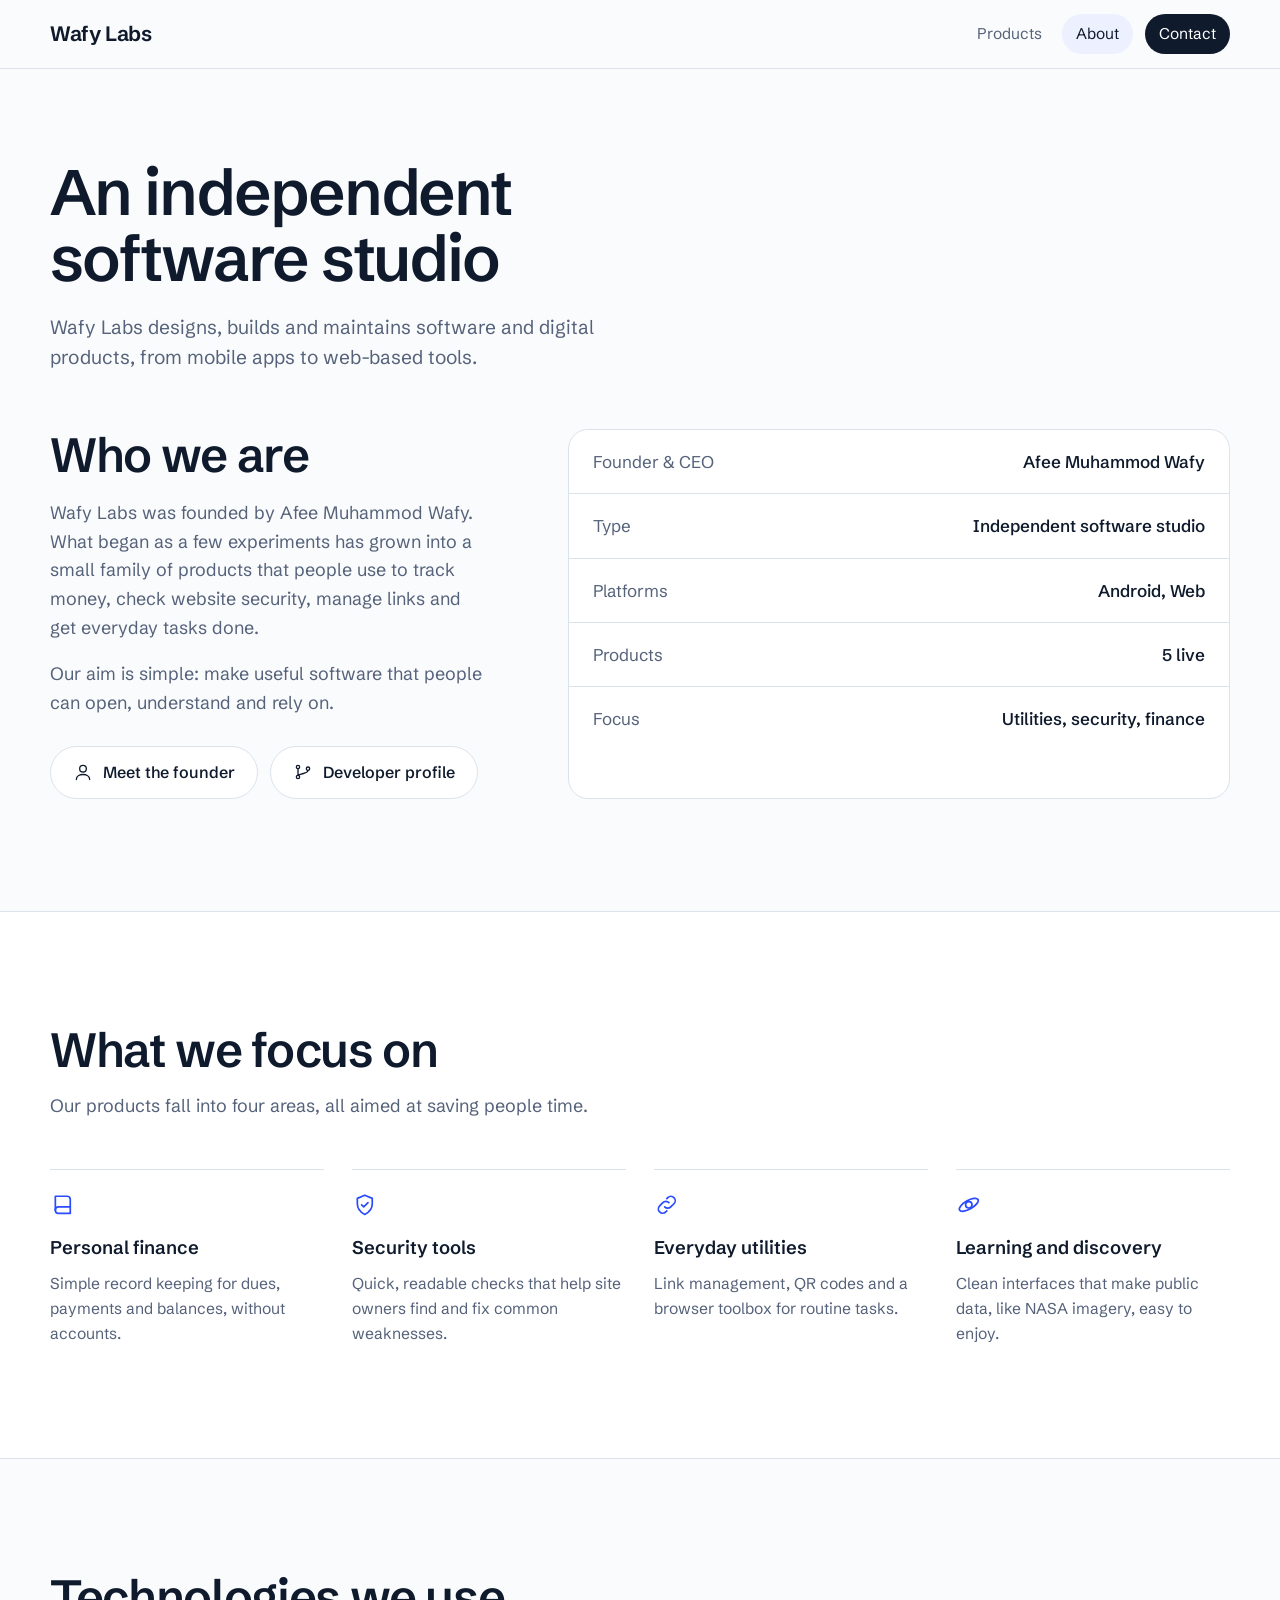
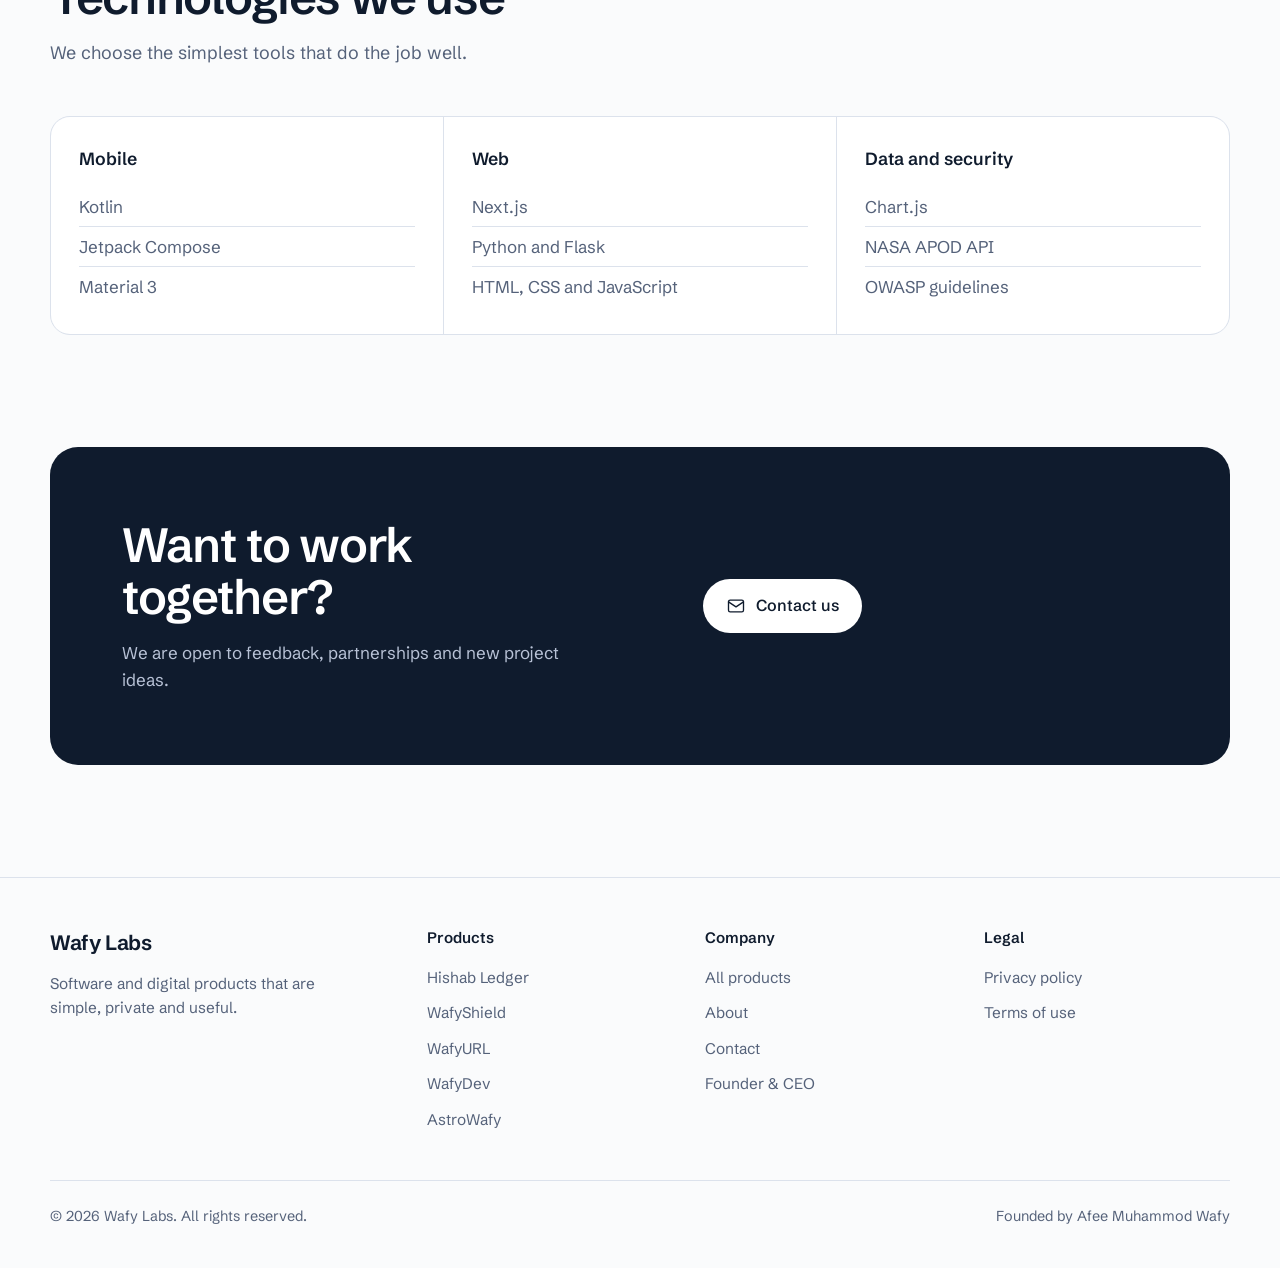
==== about/index.html @ 8c19bfa4 "Add files via upload" ====
<!doctype html>
<html lang="en">
<head>
  <meta charset="UTF-8">
  <meta name="viewport" content="width=device-width, initial-scale=1.0">
  <title>About — Wafy Labs</title>
  <meta name="description" content="Wafy Labs is an independent software studio founded by Afee Muhammod Wafy, building apps and web tools for everyday use.">
  <meta name="author" content="Afee Muhammod Wafy">
  <meta name="creator" content="Afee Muhammod Wafy">
  <meta name="publisher" content="Wafy Labs">
  <link rel="icon" type="image/webp" href="../assets/favicon.webp">
  <link rel="apple-touch-icon" href="../assets/favicon.webp">
  <meta name="robots" content="index, follow, max-image-preview:large">
  <meta name="theme-color" content="#FAFBFC">
  <meta name="application-name" content="Wafy Labs">
  <link rel="canonical" href="https://amwafy.xyz/about/">

  <meta property="og:type" content="website">
  <meta property="og:url" content="https://amwafy.xyz/about/">
  <meta property="og:title" content="About — Wafy Labs">
  <meta property="og:description" content="Wafy Labs is an independent software studio founded by Afee Muhammod Wafy, building apps and web tools for everyday use.">
  <meta property="og:site_name" content="Wafy Labs">
  <meta property="og:locale" content="en_US">
  <meta property="og:image" content="https://amwafy.xyz/assets/favicon.webp">

  <meta name="twitter:card" content="summary">
  <meta name="twitter:title" content="About — Wafy Labs">
  <meta name="twitter:description" content="Wafy Labs is an independent software studio founded by Afee Muhammod Wafy, building apps and web tools for everyday use.">
  <meta name="twitter:image" content="https://amwafy.xyz/assets/favicon.webp">

  <script type="application/ld+json">
{
  "@context": "https://schema.org",
  "@graph": [
    {
      "@type": "Person",
      "@id": "https://afeemuhammodwafy.com/#person",
      "name": "Afee Muhammod Wafy",
      "url": "https://afeemuhammodwafy.com/",
      "jobTitle": "Founder &amp; CEO & CEO",
      "worksFor": {
        "@id": "https://amwafy.xyz/#organization"
      },
      "sameAs": [
        "https://github.com/afeemuhammodwafy1"
      ]
    },
    {
      "@type": "Organization",
      "@id": "https://amwafy.xyz/#organization",
      "name": "Wafy Labs",
      "url": "https://amwafy.xyz/",
      "logo": "https://amwafy.xyz/assets/favicon.webp",
      "description": "Independent software studio building useful software, digital products, and web-based tools.",
      "founder": {
        "@id": "https://afeemuhammodwafy.com/#person"
      }
    },
    {
      "@type": "WebSite",
      "@id": "https://amwafy.xyz/#website",
      "url": "https://amwafy.xyz/",
      "name": "Wafy Labs",
      "description": "Independent software studio building useful software, digital products, and web-based tools.",
      "publisher": {
        "@id": "https://amwafy.xyz/#organization"
      },
      "author": {
        "@id": "https://afeemuhammodwafy.com/#person"
      }
    },
    {
      "@type": "AboutPage",
      "@id": "https://amwafy.xyz/about/#webpage",
      "url": "https://amwafy.xyz/about/",
      "name": "About — Wafy Labs",
      "isPartOf": {
        "@id": "https://amwafy.xyz/#website"
      },
      "about": {
        "@id": "https://amwafy.xyz/#organization"
      }
    },
    {
      "@type": "BreadcrumbList",
      "itemListElement": [
        {
          "@type": "ListItem",
          "position": 1,
          "name": "Home",
          "item": "https://amwafy.xyz/"
        },
        {
          "@type": "ListItem",
          "position": 2,
          "name": "About",
          "item": "https://amwafy.xyz/about/"
        }
      ]
    }
  ]
}
  </script>

  <link rel="preconnect" href="https://fonts.googleapis.com">
  <link rel="preconnect" href="https://fonts.gstatic.com" crossorigin>
  <link href="https://fonts.googleapis.com/css2?family=Schibsted+Grotesk:wght@400;500;600;700&family=JetBrains+Mono:wght@400;500&display=swap" rel="stylesheet">
  <link rel="stylesheet" href="../css/style.css">
</head>
<body>
<svg width="0" height="0" style="position:absolute" aria-hidden="true" focusable="false">
  <symbol id="i-ledger" viewBox="0 0 24 24"><path d="M5 4h11a3 3 0 0 1 3 3v13H8a3 3 0 0 1-3-3V4z"/><path d="M5 17a3 3 0 0 1 3-3h11"/></symbol>
  <symbol id="i-shield" viewBox="0 0 24 24"><path d="M12 3l7 3v5c0 4.5-3 8-7 10-4-2-7-5.5-7-10V6l7-3z"/><path d="M9 12l2 2 4-4"/></symbol>
  <symbol id="i-link" viewBox="0 0 24 24"><path d="M10 14a4 4 0 0 0 5.7 0l3-3a4 4 0 0 0-5.7-5.7l-1 1"/><path d="M14 10a4 4 0 0 0-5.7 0l-3 3a4 4 0 0 0 5.7 5.7l1-1"/></symbol>
  <symbol id="i-code" viewBox="0 0 24 24"><path d="M8 8l-4 4 4 4M16 8l4 4-4 4M13.5 5l-3 14"/></symbol>
  <symbol id="i-orbit" viewBox="0 0 24 24"><circle cx="12" cy="12" r="3"/><ellipse cx="12" cy="12" rx="10" ry="4" transform="rotate(-30 12 12)"/></symbol>
  <symbol id="i-mail" viewBox="0 0 24 24"><rect x="3" y="5" width="18" height="14" rx="2"/><path d="M3 7l9 6 9-6"/></symbol>
  <symbol id="i-branch" viewBox="0 0 24 24"><circle cx="6" cy="6" r="2"/><circle cx="6" cy="18" r="2"/><circle cx="18" cy="8" r="2"/><path d="M6 8v8M18 10c0 4-6 3-12 6"/></symbol>
  <symbol id="i-globe" viewBox="0 0 24 24"><circle cx="12" cy="12" r="9"/><path d="M3 12h18M12 3c3 3 3 15 0 18M12 3c-3 3-3 15 0 18"/></symbol>
  <symbol id="i-lock" viewBox="0 0 24 24"><rect x="5" y="11" width="14" height="9" rx="2"/><path d="M8 11V8a4 4 0 0 1 8 0v3"/></symbol>
  <symbol id="i-bolt" viewBox="0 0 24 24"><path d="M13 3L5 14h6l-1 7 8-11h-6l1-7z"/></symbol>
  <symbol id="i-phone" viewBox="0 0 24 24"><rect x="7" y="2.5" width="10" height="19" rx="2.5"/><path d="M11 18.5h2"/></symbol>
  <symbol id="i-check" viewBox="0 0 24 24"><path d="M5 12.5l4.5 4.5L19 7.5"/></symbol>
  <symbol id="i-warn" viewBox="0 0 24 24"><path d="M12 4l9 16H3L12 4z"/><path d="M12 10v4M12 17.5v.01"/></symbol>
  <symbol id="i-x" viewBox="0 0 24 24"><path d="M6 6l12 12M18 6L6 18"/></symbol>
  <symbol id="i-menu" viewBox="0 0 24 24"><path d="M4 7h16M4 12h16M4 17h16"/></symbol>
  <symbol id="i-close" viewBox="0 0 24 24"><path d="M6 6l12 12M18 6L6 18"/></symbol>
  <symbol id="i-user" viewBox="0 0 24 24"><circle cx="12" cy="8" r="4"/><path d="M4 21c0-4 4-6 8-6s8 2 8 6"/></symbol>
  <symbol id="i-layers" viewBox="0 0 24 24"><path d="M12 3l9 5-9 5-9-5 9-5z"/><path d="M3 13l9 5 9-5"/></symbol>
  <symbol id="i-circle-check" viewBox="0 0 24 24"><circle cx="12" cy="12" r="9"/><path d="M8 12.5l3 3 5-6"/></symbol>
  <symbol id="i-key" viewBox="0 0 24 24"><circle cx="8" cy="15" r="4"/><path d="M11 12l9-9M16 7l3 3"/></symbol>
  <symbol id="i-qr" viewBox="0 0 24 24"><rect x="4" y="4" width="6" height="6"/><rect x="14" y="4" width="6" height="6"/><rect x="4" y="14" width="6" height="6"/><path d="M14 14h2v2h-2zM18 18h2M14 19v1M19 14v1"/></symbol>
  <symbol id="i-keyboard" viewBox="0 0 24 24"><rect x="2.5" y="6" width="19" height="12" rx="2"/><path d="M6 10h.01M10 10h.01M14 10h.01M18 10h.01M7 14h10"/></symbol>
  <symbol id="i-timer" viewBox="0 0 24 24"><circle cx="12" cy="13" r="8"/><path d="M12 9v4l2.5 2M9.5 3h5"/></symbol>
  <symbol id="i-doc" viewBox="0 0 24 24"><path d="M6 3h8l4 4v14H6V3z"/><path d="M14 3v4h4M9 12h6M9 16h6"/></symbol>
  <symbol id="i-note" viewBox="0 0 24 24"><rect x="4" y="4" width="16" height="16" rx="2"/><path d="M8 9h8M8 13h5"/></symbol>
  <symbol id="i-calendar" viewBox="0 0 24 24"><rect x="4" y="5" width="16" height="16" rx="2"/><path d="M4 10h16M8 3v4M16 3v4"/></symbol>
  <symbol id="i-type" viewBox="0 0 24 24"><path d="M5 7V5h14v2M12 5v14M9 19h6"/></symbol>
  <symbol id="i-palette" viewBox="0 0 24 24"><path d="M12 3a9 9 0 1 0 0 18c1.5 0 2-1 1.5-2-.6-1.2 0-2.5 1.5-2.5H17a4 4 0 0 0 4-4c0-5-4-9.5-9-9.5z"/><path d="M7.5 11h.01M10 7.5h.01M14.5 7.5h.01"/></symbol>
</svg>

<a class="skip" href="#main">Skip to content</a>
<header class="site-header">
  <div class="wrap nav">
    <a href="../" class="brand" aria-label="Wafy Labs home">Wafy Labs</a>
    <button class="menu-btn" id="menuBtn" aria-label="Open menu" aria-expanded="false" aria-controls="navLinks">
      <svg class="ic" aria-hidden="true"><use href="#i-menu"/></svg>
    </button>
    <nav class="nav-links" id="navLinks" aria-label="Primary">
      <a href="../products/">Products</a>
      <a href="../about/" aria-current="page">About</a>
      <a href="../contact/" class="cta">Contact</a>
    </nav>
  </div>
</header>

<main id="main">
  <section class="page-head">
    <div class="wrap">
      <h1>An independent software studio</h1>
      <p>Wafy Labs designs, builds and maintains software and digital products, from mobile apps to web-based tools.</p>
    </div>
  </section>

  <section class="flush-top">
    <div class="wrap split">
      <div class="about-text">
        <h2>Who we are</h2>
        <p>Wafy Labs was founded by Afee Muhammod Wafy. What began as a few experiments has grown into a small family of products that people use to track money, check website security, manage links and get everyday tasks done.</p>
        <p>Our aim is simple: make useful software that people can open, understand and rely on.</p>
        <div class="links">
          <a class="btn btn-ghost" href="https://afeemuhammodwafy.com/" rel="noopener"><svg class="ic" aria-hidden="true"><use href="#i-user"/></svg> Meet the founder</a>
          <a class="btn btn-ghost" href="https://github.com/afeemuhammodwafy1" rel="noopener"><svg class="ic" aria-hidden="true"><use href="#i-branch"/></svg> Developer profile</a>
        </div>
      </div>
      <div class="about-card">
        <dl>
          <div class="fact"><dt>Founder &amp; CEO</dt><dd>Afee Muhammod Wafy</dd></div>
          <div class="fact"><dt>Type</dt><dd>Independent software studio</dd></div>
          <div class="fact"><dt>Platforms</dt><dd>Android, Web</dd></div>
          <div class="fact"><dt>Products</dt><dd>5 live</dd></div>
          <div class="fact"><dt>Focus</dt><dd>Utilities, security, finance</dd></div>
        </dl>
      </div>
    </div>
  </section>

  <section class="alt">
    <div class="wrap">
      <div class="section-head">
        <h2>What we focus on</h2>
        <p>Our products fall into four areas, all aimed at saving people time.</p>
      </div>
      <div class="focus">
        <div class="focus-item">
          <svg class="ic" aria-hidden="true"><use href="#i-ledger"/></svg>
          <h3>Personal finance</h3>
          <p>Simple record keeping for dues, payments and balances, without accounts.</p>
        </div>
        <div class="focus-item">
          <svg class="ic" aria-hidden="true"><use href="#i-shield"/></svg>
          <h3>Security tools</h3>
          <p>Quick, readable checks that help site owners find and fix common weaknesses.</p>
        </div>
        <div class="focus-item">
          <svg class="ic" aria-hidden="true"><use href="#i-link"/></svg>
          <h3>Everyday utilities</h3>
          <p>Link management, QR codes and a browser toolbox for routine tasks.</p>
        </div>
        <div class="focus-item">
          <svg class="ic" aria-hidden="true"><use href="#i-orbit"/></svg>
          <h3>Learning and discovery</h3>
          <p>Clean interfaces that make public data, like NASA imagery, easy to enjoy.</p>
        </div>
      </div>
    </div>
  </section>

  <section>
    <div class="wrap">
      <div class="section-head">
        <h2>Technologies we use</h2>
        <p>We choose the simplest tools that do the job well.</p>
      </div>
      <div class="tech">
        <div>
          <h3>Mobile</h3>
          <ul><li>Kotlin</li><li>Jetpack Compose</li><li>Material 3</li></ul>
        </div>
        <div>
          <h3>Web</h3>
          <ul><li>Next.js</li><li>Python and Flask</li><li>HTML, CSS and JavaScript</li></ul>
        </div>
        <div>
          <h3>Data and security</h3>
          <ul><li>Chart.js</li><li>NASA APOD API</li><li>OWASP guidelines</li></ul>
        </div>
      </div>
    </div>
  </section>

  <section class="cta-section">
    <div class="wrap">
      <div class="contact-box">
        <div>
          <h2>Want to work together?</h2>
          <p>We are open to feedback, partnerships and new project ideas.</p>
        </div>
        <div class="cta-actions">
          <a class="btn btn-light" href="../contact/"><svg class="ic" aria-hidden="true"><use href="#i-mail"/></svg> Contact us</a>
        </div>
      </div>
    </div>
  </section>

</main>

<footer>
  <div class="wrap">
    <div class="foot">
      <div>
        <a href="../" class="brand">Wafy Labs</a>
        <p>Software and digital products that are simple, private and useful.</p>
      </div>
      <div>
        <h3>Products</h3>
        <ul>
          <li><a href="https://hishabledger.amwafy.xyz/" rel="noopener">Hishab Ledger</a></li>
          <li><a href="https://shield.amwafy.xyz/" rel="noopener">WafyShield</a></li>
          <li><a href="https://url.amwafy.xyz/" rel="noopener">WafyURL</a></li>
          <li><a href="https://dev.amwafy.xyz/" rel="noopener">WafyDev</a></li>
          <li><a href="https://astro.amwafy.xyz/" rel="noopener">AstroWafy</a></li>
        </ul>
      </div>
      <div>
        <h3>Company</h3>
        <ul>
          <li><a href="../products/">All products</a></li>
          <li><a href="../about/">About</a></li>
          <li><a href="../contact/">Contact</a></li>
          <li><a href="https://afeemuhammodwafy.com/" rel="noopener">Founder &amp; CEO</a></li>
        </ul>
      </div>
      <div>
        <h3>Legal</h3>
        <ul>
          <li><a href="../privacy/">Privacy policy</a></li>
          <li><a href="../terms/">Terms of use</a></li>
        </ul>
      </div>
    </div>
    <div class="copy">
      <span>&copy; <span id="year">2026</span> Wafy Labs. All rights reserved.</span>
      <span>Founded by Afee Muhammod Wafy</span>
    </div>
  </div>
</footer>

<script src="../js/main.js" defer></script>
</body>
</html>
---- css/style.css ----
:root {
      --bg: #FAFBFC;
      --surface: #FFFFFF;
      --ink: #0F1B2D;
      --muted: #55627A;
      --line: #DCE2EC;
      --accent: #2A4BFF;
      --accent-ink: #1B35C9;
      --tint: #EDF1FF;
      --pass: #0B7F59;
      --warn: #9A5B00;
      --fail: #BC3434;
      --font: "Schibsted Grotesk", "Segoe UI", system-ui, -apple-system, "Helvetica Neue", Arial, sans-serif;
      --mono: "JetBrains Mono", ui-monospace, "SFMono-Regular", Menlo, Consolas, monospace;
      --radius: 16px;
      --wrap: 1180px;
    }

    *, *::before, *::after { box-sizing: border-box; }
    html { scroll-behavior: smooth; scroll-padding-top: 84px; -webkit-text-size-adjust: 100%; }
    body {
      margin: 0;
      background: var(--bg);
      color: var(--ink);
      font-family: var(--font);
      font-size: 1.0625rem;
      line-height: 1.6;
      -webkit-font-smoothing: antialiased;
    }
    img, svg { display: block; max-width: 100%; }
    a { color: inherit; text-decoration: none; }
    h1, h2, h3, p { margin: 0; }
    ul { margin: 0; padding: 0; list-style: none; }
    button { font: inherit; color: inherit; }
    :focus-visible { outline: 3px solid var(--accent); outline-offset: 3px; border-radius: 6px; }

    .wrap { width: min(var(--wrap), 100% - 48px); margin-inline: auto; }
    .ic { width: 1.25rem; height: 1.25rem; fill: none; stroke: currentColor; stroke-width: 1.6; stroke-linecap: round; stroke-linejoin: round; flex: none; }
    .sr { position: absolute; width: 1px; height: 1px; overflow: hidden; clip: rect(0 0 0 0); white-space: nowrap; }

    /* Header */
    .site-header { position: sticky; top: 0; z-index: 50; background: rgba(250, 251, 252, .88); backdrop-filter: blur(12px); -webkit-backdrop-filter: blur(12px); border-bottom: 1px solid var(--line); }
    .nav { display: flex; align-items: center; justify-content: space-between; height: 68px; }
    .brand { display: flex; align-items: center; font-weight: 650; font-size: 1.3rem; letter-spacing: -.02em; }
        .nav-links { display: flex; align-items: center; gap: 6px; }
    .nav-links a { padding: 8px 14px; border-radius: 999px; font-size: .97rem; color: var(--muted); transition: color .15s, background .15s; }
    .nav-links a:hover { color: var(--ink); background: var(--tint); }
    .nav-links a.cta { background: var(--ink); color: #fff; margin-left: 6px; }
    .nav-links a.cta:hover { background: var(--accent); }
    .menu-btn { display: none; background: none; border: 1px solid var(--line); border-radius: 10px; width: 42px; height: 42px; align-items: center; justify-content: center; cursor: pointer; }

    /* Buttons */
    .btn { display: inline-flex; align-items: center; gap: 10px; padding: 13px 22px; border-radius: 999px; font-weight: 550; font-size: 1rem; border: 1px solid transparent; cursor: pointer; transition: background .15s, color .15s, border-color .15s; }
    .btn-primary { background: var(--accent); color: #fff; }
    .btn-primary:hover { background: var(--accent-ink); }
    .btn-ghost { border-color: var(--line); background: var(--surface); }
    .btn-ghost:hover { border-color: var(--ink); }

    /* Hero */
    .hero { padding: clamp(48px, 8vw, 96px) 0 clamp(56px, 8vw, 104px); }
    .hero-grid { display: grid; grid-template-columns: minmax(0, .95fr) minmax(0, 1.05fr); gap: clamp(32px, 5vw, 72px); align-items: center; }
    .hero h1 { font-size: clamp(2.6rem, 5.6vw, 4.5rem); line-height: 1.02; font-weight: 600; letter-spacing: -.035em; max-width: 12ch; }
    .hero-lead { margin-top: 24px; font-size: 1.2rem; color: var(--muted); max-width: 46ch; }
    .hero-actions { display: flex; flex-wrap: wrap; gap: 12px; margin-top: 34px; }
    .hero-meta { margin-top: 36px; display: flex; flex-wrap: wrap; gap: 10px 28px; color: var(--muted); font-size: .97rem; }
    .hero-meta span { display: inline-flex; align-items: center; gap: 8px; }
    .hero-meta .ic { color: var(--accent); width: 1.1rem; height: 1.1rem; }

    .hero-copy > * { animation: rise .7s cubic-bezier(.2, .7, .2, 1) both; }
    .hero-copy > *:nth-child(2) { animation-delay: .08s; }
    .hero-copy > *:nth-child(3) { animation-delay: .16s; }
    .hero-copy > *:nth-child(4) { animation-delay: .24s; }
    .stage-wrap { animation: rise .8s .18s cubic-bezier(.2, .7, .2, 1) both; }
    @keyframes rise { from { opacity: 0; transform: translateY(16px); } to { opacity: 1; transform: none; } }

    /* Product stage */
    .stage-wrap { container-type: inline-size; container-name: stage; background: var(--tint); border-radius: 24px; padding: clamp(14px, 2vw, 22px); }
    .tabs { display: flex; gap: 2px; margin-bottom: 14px; overflow-x: auto; scrollbar-width: none; }
    .tabs::-webkit-scrollbar { display: none; }
    .tab { position: relative; flex: 1 1 auto; display: flex; align-items: center; justify-content: center; gap: 6px; padding: 10px 8px; background: transparent; border: 0; border-radius: 10px; cursor: pointer; color: var(--muted); font-size: .85rem; font-weight: 500; white-space: nowrap; transition: background .15s, color .15s; }
    .tab:hover { color: var(--ink); }
    .tab[aria-selected="true"] { background: var(--surface); color: var(--ink); box-shadow: 0 1px 0 rgba(15, 27, 45, .06); }
    .tab[aria-selected="true"]::after { content: ""; position: absolute; left: 8px; right: 8px; bottom: 0; height: 2px; background: var(--accent); transform-origin: left; animation: prog var(--dur, 6s) linear forwards; }
    .stage.paused .tab[aria-selected="true"]::after, .stage.manual .tab[aria-selected="true"]::after { animation: none; transform: none; }
    @keyframes prog { from { transform: scaleX(0); } to { transform: scaleX(1); } }

    .window { background: var(--surface); border: 1px solid var(--line); border-radius: 14px; overflow: hidden; }
    .window-bar { display: flex; align-items: center; gap: 10px; padding: 11px 16px; border-bottom: 1px solid var(--line); font-family: var(--mono); font-size: .82rem; color: var(--muted); }
    .window-bar .ic { width: 1rem; height: 1rem; color: var(--pass); }
    .panels { position: relative; min-height: 340px; }
    .panel { display: none; padding: 22px; }
    .panel.active { display: block; animation: fade .35s ease both; }
    @keyframes fade { from { opacity: 0; } to { opacity: 1; } }
    .panel-title { font-weight: 600; font-size: 1.05rem; margin-bottom: 14px; }

    .rows { display: grid; gap: 8px; }
    .row { display: flex; align-items: center; justify-content: space-between; gap: 12px; padding: 11px 14px; border: 1px solid var(--line); border-radius: 10px; font-size: .95rem; }
    .row small { font-family: var(--mono); font-size: .78rem; color: var(--muted); }
    .status { display: inline-flex; align-items: center; gap: 6px; font-size: .85rem; font-weight: 600; }
    .status .ic { width: 1rem; height: 1rem; }
    .s-pass { color: var(--pass); } .s-warn { color: var(--warn); } .s-fail { color: var(--fail); }

    .score { display: flex; align-items: center; gap: 22px; margin-bottom: 16px; }
    .ring { width: 104px; height: 104px; flex: none; }
    .ring circle { fill: none; stroke-width: 9; }
    .ring .track { stroke: var(--tint); }
    .ring .bar { stroke: var(--accent); stroke-linecap: round; stroke-dasharray: 276.5; stroke-dashoffset: 276.5; transform: rotate(-90deg); transform-origin: 50% 50%; transition: stroke-dashoffset 1.1s cubic-bezier(.2, .7, .2, 1) .15s; }
    .panel.active .ring .bar { stroke-dashoffset: 49.8; }
    .ring text { font-family: var(--font); font-weight: 650; font-size: 28px; fill: var(--ink); }
    .score p { color: var(--muted); font-size: .95rem; }
    .score strong { display: block; color: var(--ink); font-size: 1.05rem; font-weight: 600; }

    .shortlink { display: flex; align-items: center; justify-content: space-between; gap: 10px; padding: 12px 14px; background: var(--tint); border-radius: 10px; font-size: .98rem; font-weight: 500; margin-bottom: 18px; }
        .url-grid { display: grid; grid-template-columns: 132px 1fr; gap: 20px; align-items: end; }
    .qr { width: 132px; height: 132px; padding: 8px; border: 1px solid var(--line); border-radius: 10px; }
    .chart-label { font-size: .85rem; color: var(--muted); margin-bottom: 10px; }
    .bars { display: flex; align-items: flex-end; gap: 8px; height: 100px; }
    .bars i { flex: 1; background: var(--accent); border-radius: 5px 5px 0 0; transform-origin: bottom; transform: scaleY(0); }
    .bars i:nth-child(odd) { background: #7C93FF; }
    .panel.active .bars i { animation: grow .7s cubic-bezier(.2, .7, .2, 1) forwards; }
    .panel.active .bars i:nth-child(2) { animation-delay: .05s; } .panel.active .bars i:nth-child(3) { animation-delay: .1s; }
    .panel.active .bars i:nth-child(4) { animation-delay: .15s; } .panel.active .bars i:nth-child(5) { animation-delay: .2s; }
    .panel.active .bars i:nth-child(6) { animation-delay: .25s; } .panel.active .bars i:nth-child(7) { animation-delay: .3s; }
    @keyframes grow { to { transform: scaleY(1); } }

    .balance { display: flex; justify-content: space-between; align-items: baseline; margin-bottom: 14px; }
    .balance strong { font-size: 2rem; font-weight: 650; letter-spacing: -.02em; }
    .balance span { color: var(--muted); font-size: .92rem; }
    .row .amt { font-weight: 600; }

    .tools { display: grid; grid-template-columns: repeat(3, 1fr); gap: 10px; }
    .tool { display: flex; flex-direction: column; align-items: flex-start; gap: 12px; padding: 16px 14px; border: 1px solid var(--line); border-radius: 12px; font-size: .9rem; font-weight: 500; }
    .tool .ic { color: var(--accent); width: 1.5rem; height: 1.5rem; }

    .panel.sky.active { display: grid; place-items: center; }
    .sky svg { width: 100%; max-width: 330px; height: auto; }
    .sky .o { fill: none; stroke: var(--line); stroke-width: 1.2; }
    .sky .p { fill: var(--accent); }
    .sky .s { fill: var(--ink); }
    .sky .orbit-spin { transform-origin: 160px 130px; animation: spin 40s linear infinite; }
    @keyframes spin { to { transform: rotate(360deg); } }

    /* Sections */
    section { padding: clamp(64px, 9vw, 112px) 0; }
    .section-head { max-width: 640px; margin-bottom: 48px; }
    .section-head h2, .split h2 { font-size: clamp(2rem, 4vw, 3rem); line-height: 1.08; font-weight: 600; letter-spacing: -.028em; }
    .section-head p { margin-top: 16px; color: var(--muted); font-size: 1.12rem; }

    /* Products mosaic */
    .mosaic { display: grid; grid-template-columns: repeat(12, 1fr); gap: 1px; background: var(--line); border: 1px solid var(--line); border-radius: 20px; overflow: hidden; }
    .card { background: var(--surface); padding: clamp(24px, 3vw, 36px); display: flex; flex-direction: column; }
    .card.big { grid-column: span 7; }
    .card.mid { grid-column: span 5; }
    .card.small { grid-column: span 4; }
    .card.feature { background: var(--tint); }
    .card-top { display: flex; align-items: center; justify-content: space-between; gap: 12px; margin-bottom: 28px; }
    .card-icon { width: 46px; height: 46px; display: grid; place-items: center; border-radius: 12px; background: var(--tint); color: var(--accent); }
    .card.feature .card-icon { background: var(--surface); }
    .card-icon .ic { width: 1.4rem; height: 1.4rem; }
    .tag { display: inline-flex; align-items: center; gap: 6px; padding: 4px 12px; border: 1px solid var(--line); border-radius: 999px; font-size: .85rem; color: var(--muted); background: var(--surface); }
    .tag .ic { width: .95rem; height: .95rem; }
    .card h3 { font-size: 1.55rem; font-weight: 600; letter-spacing: -.02em; line-height: 1.15; }
    .card p { margin-top: 12px; color: var(--muted); max-width: 52ch; }
    .features { margin-top: 20px; display: grid; grid-template-columns: 1fr 1fr; gap: 8px 20px; font-size: .96rem; }
    .features li { display: flex; align-items: center; gap: 8px; }
    .features .ic { color: var(--pass); width: 1.05rem; height: 1.05rem; }
    .stack { margin-top: auto; padding-top: 24px; display: flex; flex-wrap: wrap; gap: 6px 16px; font-size: .88rem; color: var(--muted); }
    .card-link { margin-top: 20px; display: inline-flex; align-items: center; gap: 8px; font-weight: 600; font-size: .95rem; color: var(--ink); align-self: flex-start; padding: 9px 16px; border: 1px solid var(--line); border-radius: 999px; background: var(--surface); transition: border-color .15s, color .15s; }
    .card-link:hover { border-color: var(--ink); }

    /* Approach */
    .approach { background: var(--surface); border-block: 1px solid var(--line); }
    .split { display: grid; grid-template-columns: minmax(0, .8fr) minmax(0, 1.2fr); gap: clamp(32px, 6vw, 88px); }
    .split .lead { margin-top: 18px; color: var(--muted); font-size: 1.12rem; max-width: 40ch; }
    .principles { display: grid; grid-template-columns: 1fr 1fr; gap: 36px 40px; }
    .principle { border-top: 1px solid var(--line); padding-top: 22px; }
    .principle .ic { color: var(--accent); width: 1.6rem; height: 1.6rem; margin-bottom: 16px; }
    .principle h3 { font-size: 1.2rem; font-weight: 600; letter-spacing: -.01em; }
    .principle p { margin-top: 8px; color: var(--muted); font-size: 1rem; }

    /* About */
    .about-card { border: 1px solid var(--line); border-radius: 20px; background: var(--surface); overflow: hidden; }
    .about-card dl { margin: 0; }
    .about-card .fact { display: flex; justify-content: space-between; gap: 20px; padding: 18px 24px; border-bottom: 1px solid var(--line); }
    .about-card .fact:last-child { border-bottom: 0; }
    .about-card dt { color: var(--muted); }
    .about-card dd { margin: 0; font-weight: 550; text-align: right; }
    .about-text p { color: var(--muted); font-size: 1.12rem; margin-top: 18px; max-width: 56ch; }
    .about-text .links { display: flex; flex-wrap: wrap; gap: 12px; margin-top: 28px; }

    /* Contact */
    .contact { padding-top: 0; }
    .contact-box { background: var(--ink); color: #fff; border-radius: 28px; padding: clamp(36px, 6vw, 72px); display: grid; grid-template-columns: minmax(0, 1.2fr) minmax(0, 1fr); gap: 36px; align-items: center; }
    .contact-box h2 { font-size: clamp(2rem, 4vw, 3rem); line-height: 1.08; font-weight: 600; letter-spacing: -.028em; max-width: 14ch; }
    .contact-box p { margin-top: 16px; color: #B8C2D6; max-width: 44ch; }
    .form { background: var(--surface); color: var(--ink); border-radius: 20px; padding: clamp(22px, 3vw, 32px); display: grid; gap: 16px; }
    .field { display: grid; gap: 6px; }
    .field label { font-size: .92rem; font-weight: 600; }
    .field input, .field textarea { width: 100%; font: inherit; font-size: 1rem; color: var(--ink); background: var(--bg); border: 1px solid var(--line); border-radius: 10px; padding: 12px 14px; transition: border-color .15s, box-shadow .15s; }
    .field textarea { resize: vertical; min-height: 120px; }
    .field input:focus, .field textarea:focus { outline: none; border-color: var(--accent); box-shadow: 0 0 0 3px rgba(42, 75, 255, .18); }
    .field.invalid input, .field.invalid textarea { border-color: var(--fail); }
    .field .err { color: var(--fail); font-size: .85rem; display: none; }
    .field.invalid .err { display: block; }
    .hp { position: absolute; left: -9999px; width: 1px; height: 1px; opacity: 0; }
    .form .btn { justify-content: center; width: 100%; }
    .form .btn[disabled] { opacity: .65; cursor: progress; }
    .form-status { min-height: 1.4em; font-size: .95rem; margin: 0; }
    .form-status.ok { color: var(--pass); }
    .form-status.bad { color: var(--fail); }

    /* Footer */
    footer { border-top: 1px solid var(--line); padding: 48px 0 40px; }
    .foot { display: grid; grid-template-columns: 1.4fr 1fr 1fr 1fr; gap: 32px; }
    .foot p { color: var(--muted); font-size: .96rem; margin-top: 12px; max-width: 34ch; }
    .foot h3 { font-size: .95rem; font-weight: 600; margin-bottom: 12px; }
    .foot li { margin-bottom: 8px; }
    .foot li a { color: var(--muted); font-size: .96rem; }
    .foot li a:hover { color: var(--accent-ink); }
    .copy { margin-top: 40px; padding-top: 24px; border-top: 1px solid var(--line); color: var(--muted); font-size: .9rem; display: flex; flex-wrap: wrap; justify-content: space-between; gap: 8px; }

    /* Responsive */
    @media (max-width: 980px) {
      .hero-grid, .split, .contact-box { grid-template-columns: 1fr; }
      .hero h1 { max-width: 14ch; }
      .card.big, .card.mid { grid-column: span 12; }
      .card.small { grid-column: span 6; }
      .card.small:last-child { grid-column: span 12; }
    }
    @media (max-width: 760px) {
      .menu-btn { display: inline-flex; }
      .nav-links { position: absolute; top: 68px; left: 0; right: 0; flex-direction: column; align-items: stretch; background: var(--bg); border-bottom: 1px solid var(--line); padding: 12px 24px 20px; display: none; }
      .nav-links.open { display: flex; }
      .nav-links a { padding: 12px 14px; }
      .nav-links a.cta { margin: 6px 0 0; text-align: center; }
      .card.small { grid-column: span 12; }
      .features, .principles { grid-template-columns: 1fr; }
      .foot { grid-template-columns: 1fr 1fr; }
      .foot > div:first-child { grid-column: span 2; }
      .url-grid { grid-template-columns: 1fr; }
    }
    @media (max-width: 440px) {
      .wrap { width: min(var(--wrap), 100% - 32px); }
      .tools { grid-template-columns: repeat(3, 1fr); gap: 8px; }
      .tool { padding: 12px 10px; font-size: .8rem; }
      .panel { padding: 16px; }
    }
    @media (prefers-reduced-motion: reduce) {
      html { scroll-behavior: auto; }
      *, *::before, *::after { animation: none !important; transition: none !important; }
      .bars i { transform: none; }
      .panel .ring .bar { stroke-dashoffset: 49.8; }
    }
  

    /* Tabs: when the preview is narrow, show the name of the selected product only */
    .tab .ic { width: 1.1rem; height: 1.1rem; }
    @container stage (max-width: 520px) {
      .tab[aria-selected="false"] span { display: none; }
      .tab { padding: 11px 12px; }
    }


    /* ===== Multi-page additions ===== */
    .skip { position: absolute; left: 16px; top: -60px; background: var(--ink); color: #fff; padding: 10px 16px; border-radius: 10px; z-index: 100; }
    .skip:focus { top: 12px; }
    .nav-links a[aria-current="page"] { color: var(--ink); background: var(--tint); }
    .nav-links a.cta[aria-current="page"] { background: var(--accent); color: #fff; }
    .flush-top { padding-top: 0; }
    .btn-sm { padding: 9px 16px; font-size: .95rem; }
    .btn-light { background: #fff; color: var(--ink); }
    .btn-light:hover { background: var(--tint); }
    .btn-outline { border-color: #3A4A66; color: #fff; }
    .btn-outline:hover { border-color: #fff; }
    .cta-actions { display: flex; flex-wrap: wrap; gap: 12px; }
    .cta-section { padding-top: 0; }

    /* Inner page header */
    .page-head { padding: clamp(48px, 7vw, 92px) 0 clamp(32px, 5vw, 56px); }
    .page-head h1 { font-size: clamp(2.4rem, 5.2vw, 4rem); line-height: 1.04; font-weight: 600; letter-spacing: -.032em; max-width: 16ch; }
    .page-head p { margin-top: 20px; color: var(--muted); font-size: 1.2rem; max-width: 52ch; }
    .page-head.tight { padding-bottom: 0; }

    /* Home: products at a glance */
    .head-row { display: flex; flex-wrap: wrap; align-items: flex-end; justify-content: space-between; gap: 20px; margin-bottom: 36px; }
    .head-row .section-head { margin-bottom: 0; }
    .plist { background: var(--surface); border: 1px solid var(--line); border-radius: 20px; overflow: hidden; }
    .prow { display: grid; grid-template-columns: auto 1fr auto auto; align-items: center; gap: 22px; padding: 22px 28px; border-bottom: 1px solid var(--line); }
    .prow:last-child { border-bottom: 0; }
    .prow h3 { font-size: 1.2rem; font-weight: 600; letter-spacing: -.01em; }
    .prow p { color: var(--muted); font-size: .98rem; margin-top: 2px; }
    .prow .card-icon { width: 44px; height: 44px; }

    /* About */
    .focus { display: grid; grid-template-columns: repeat(4, 1fr); gap: 28px; }
    .focus-item { border-top: 1px solid var(--line); padding-top: 22px; }
    .focus-item .ic { color: var(--accent); width: 1.6rem; height: 1.6rem; margin-bottom: 16px; }
    .focus-item h3 { font-size: 1.15rem; font-weight: 600; }
    .focus-item p { margin-top: 8px; color: var(--muted); font-size: .98rem; }
    .tech { display: grid; grid-template-columns: repeat(3, 1fr); gap: 1px; background: var(--line); border: 1px solid var(--line); border-radius: 20px; overflow: hidden; }
    .tech > div { background: var(--surface); padding: 28px; }
    .tech h3 { font-size: 1.1rem; font-weight: 600; margin-bottom: 14px; }
    .tech li { color: var(--muted); padding: 6px 0; border-top: 1px solid var(--line); }
    .tech li:first-child { border-top: 0; }
    .alt { background: var(--surface); border-block: 1px solid var(--line); }

    /* Contact */
    .contact-layout { display: grid; grid-template-columns: minmax(0, 1.15fr) minmax(0, .85fr); gap: clamp(28px, 5vw, 72px); align-items: start; }
    .contact-layout .form { border: 1px solid var(--line); }
    .field select { width: 100%; font: inherit; font-size: 1rem; color: var(--ink); background: var(--bg); border: 1px solid var(--line); border-radius: 10px; padding: 12px 14px; }
    .field select:focus { outline: none; border-color: var(--accent); box-shadow: 0 0 0 3px rgba(42, 75, 255, .18); }
    .topics { display: grid; gap: 28px; }
    .topic { display: grid; grid-template-columns: auto 1fr; gap: 16px; }
    .topic .card-icon { width: 44px; height: 44px; }
    .topic h3 { font-size: 1.1rem; font-weight: 600; }
    .topic p { color: var(--muted); font-size: .98rem; margin-top: 4px; }

    /* Legal pages */
    .prose { max-width: 72ch; }
    .prose h2 { font-size: 1.45rem; font-weight: 600; letter-spacing: -.015em; margin: 40px 0 12px; line-height: 1.2; }
    .prose p, .prose li { color: #2B384D; }
    .prose p + p { margin-top: 14px; }
    .prose ul { list-style: disc; padding-left: 22px; margin-top: 12px; display: grid; gap: 8px; }
    .prose a { color: var(--accent-ink); text-decoration: underline; text-underline-offset: 3px; }
    .updated { color: var(--muted); font-size: .95rem; margin-top: 16px; }

    /* 404 */
    .nf { min-height: 52vh; display: flex; align-items: center; }

    @media (max-width: 980px) {
      .focus { grid-template-columns: 1fr 1fr; }
      .tech { grid-template-columns: 1fr; }
      .contact-layout { grid-template-columns: 1fr; }
    }
    @media (max-width: 760px) {
      .prow { grid-template-columns: auto 1fr; gap: 14px 16px; padding: 20px; }
      .prow .tag, .prow .btn { grid-column: 2; justify-self: start; }
      .focus { grid-template-columns: 1fr; }
    }
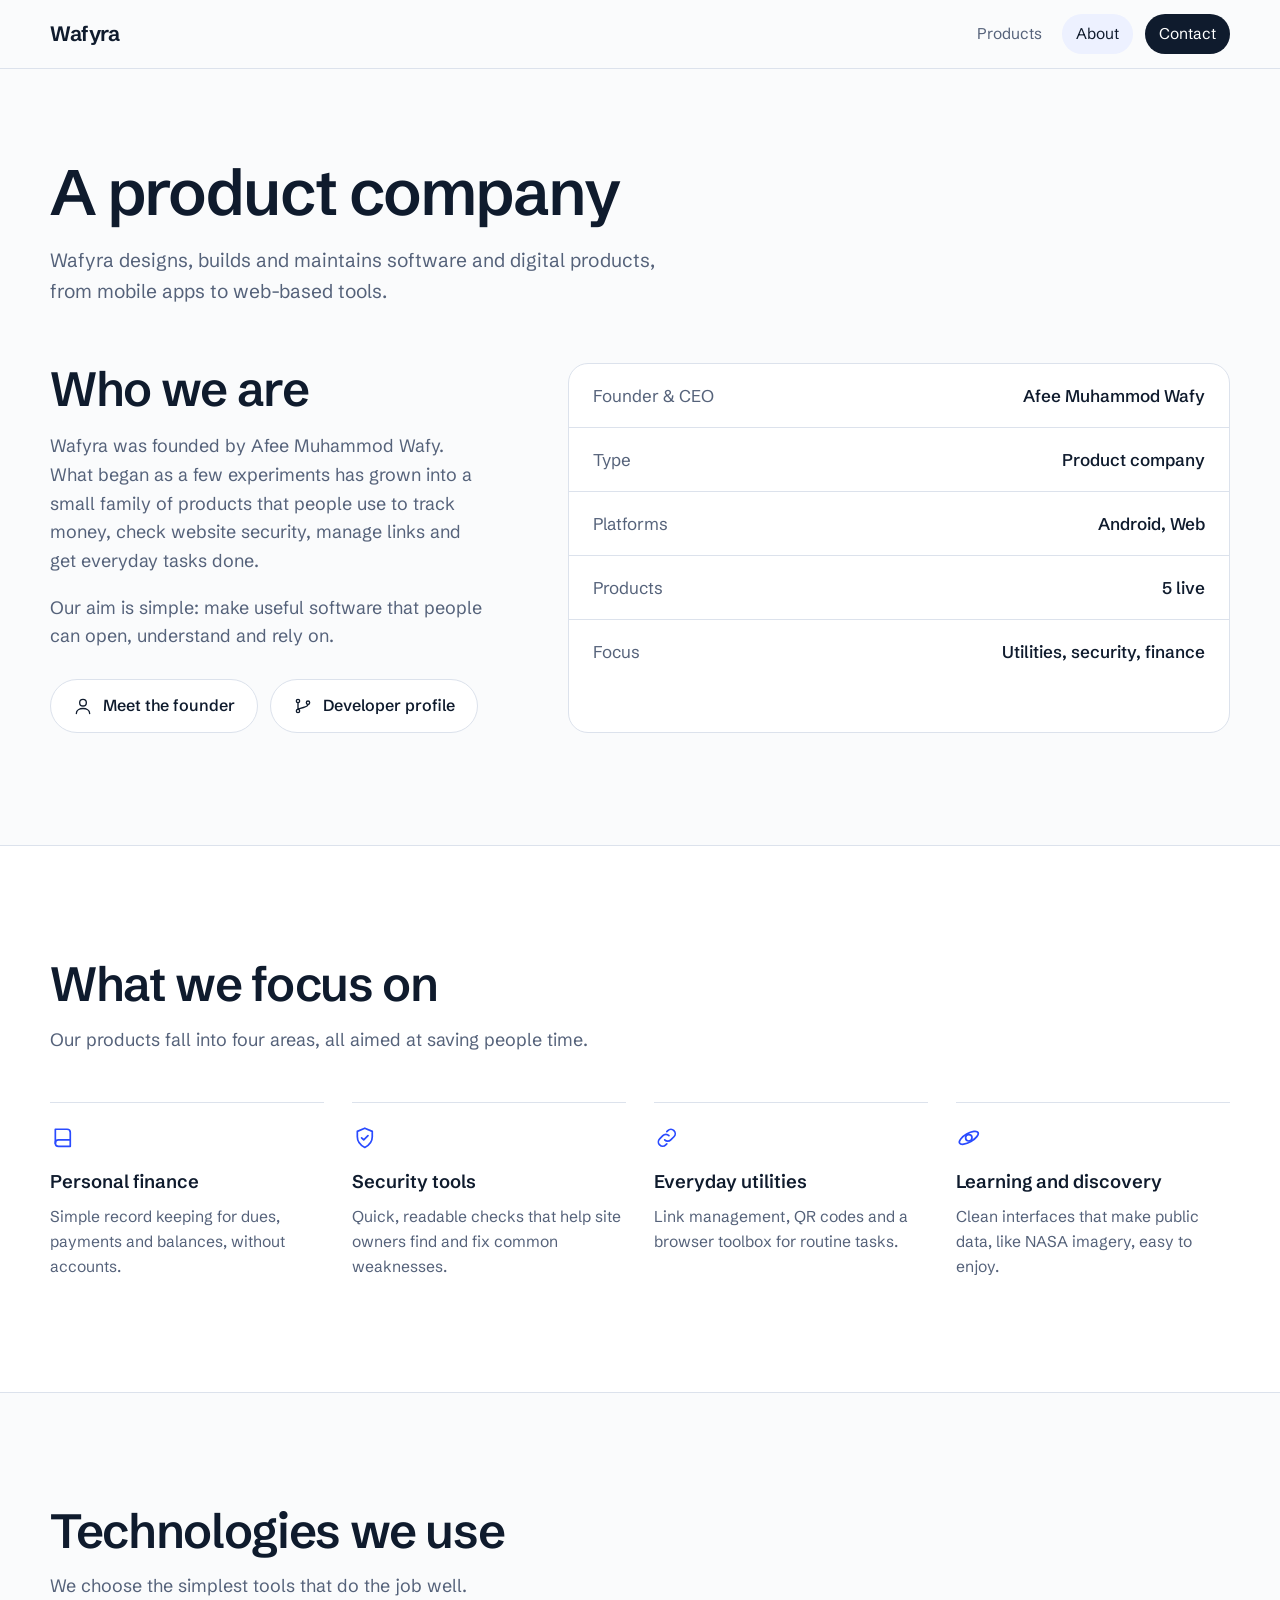
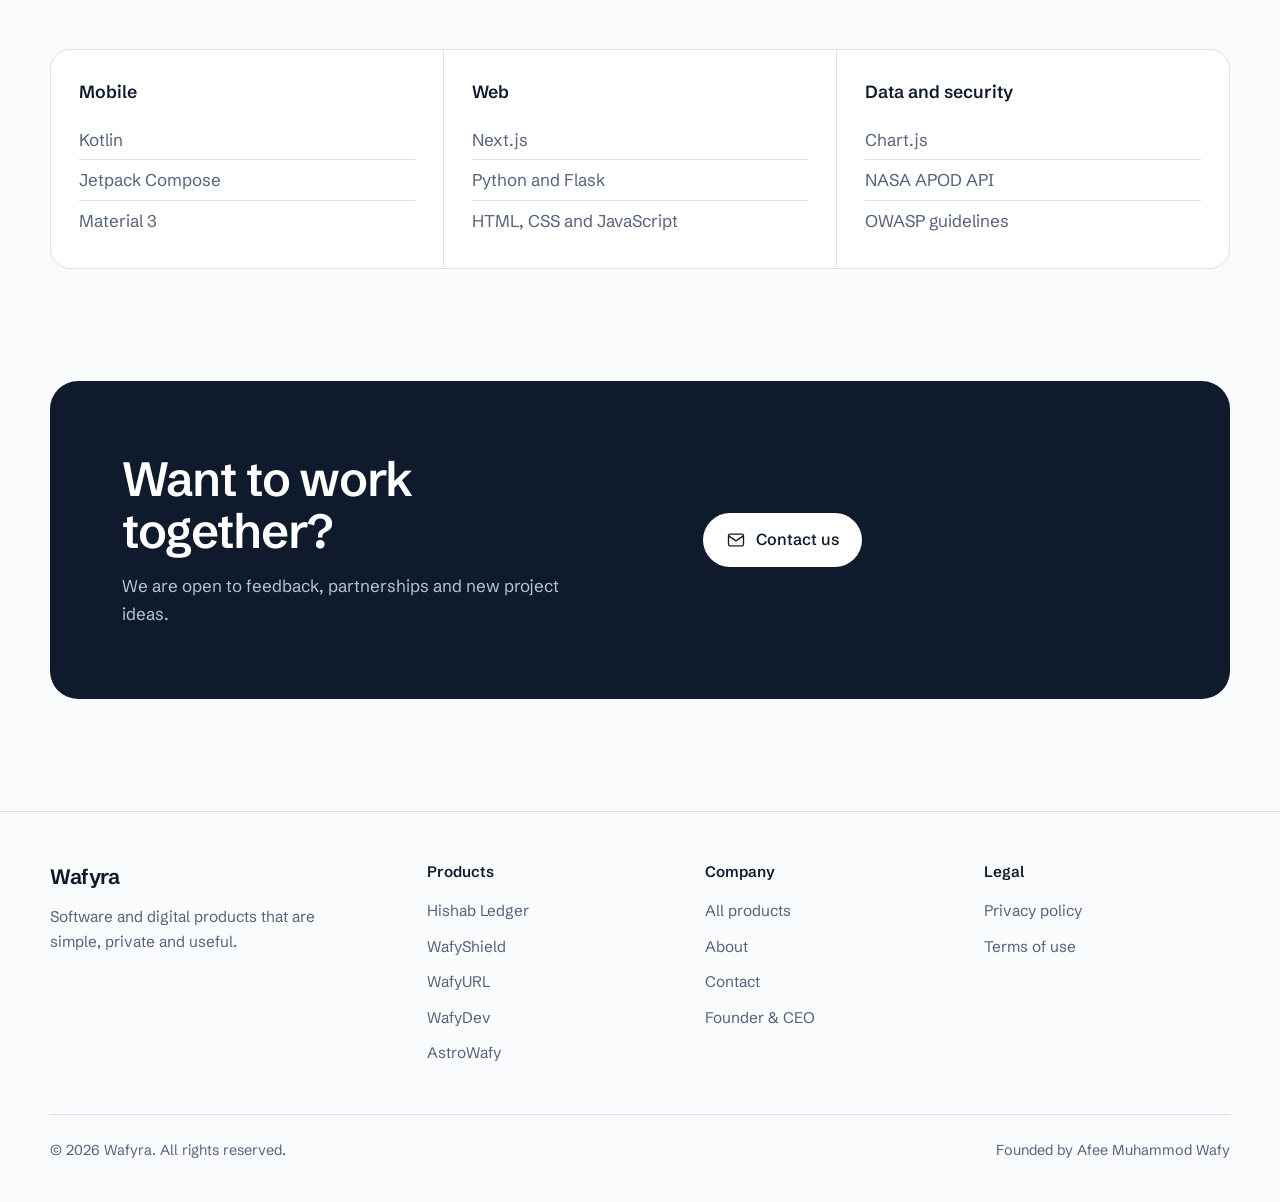
==== commit 00f82712: "Add files via upload" ====
--- a/about/index.html
+++ b/about/index.html
@@ -3,29 +3,29 @@
 <head>
   <meta charset="UTF-8">
   <meta name="viewport" content="width=device-width, initial-scale=1.0">
-  <title>About — Wafy Labs</title>
-  <meta name="description" content="Wafy Labs is an independent software studio founded by Afee Muhammod Wafy, building apps and web tools for everyday use.">
+  <title>About — Wafyra</title>
+  <meta name="description" content="Wafyra is a product company building useful software and digital products founded by Afee Muhammod Wafy, building apps and web tools for everyday use.">
   <meta name="author" content="Afee Muhammod Wafy">
   <meta name="creator" content="Afee Muhammod Wafy">
-  <meta name="publisher" content="Wafy Labs">
+  <meta name="publisher" content="Wafyra">
   <link rel="icon" type="image/webp" href="../assets/favicon.webp">
   <link rel="apple-touch-icon" href="../assets/favicon.webp">
   <meta name="robots" content="index, follow, max-image-preview:large">
   <meta name="theme-color" content="#FAFBFC">
-  <meta name="application-name" content="Wafy Labs">
+  <meta name="application-name" content="Wafyra">
   <link rel="canonical" href="https://amwafy.xyz/about/">
 
   <meta property="og:type" content="website">
   <meta property="og:url" content="https://amwafy.xyz/about/">
-  <meta property="og:title" content="About — Wafy Labs">
-  <meta property="og:description" content="Wafy Labs is an independent software studio founded by Afee Muhammod Wafy, building apps and web tools for everyday use.">
-  <meta property="og:site_name" content="Wafy Labs">
+  <meta property="og:title" content="About — Wafyra">
+  <meta property="og:description" content="Wafyra is a product company building useful software and digital products founded by Afee Muhammod Wafy, building apps and web tools for everyday use.">
+  <meta property="og:site_name" content="Wafyra">
   <meta property="og:locale" content="en_US">
   <meta property="og:image" content="https://amwafy.xyz/assets/favicon.webp">
 
   <meta name="twitter:card" content="summary">
-  <meta name="twitter:title" content="About — Wafy Labs">
-  <meta name="twitter:description" content="Wafy Labs is an independent software studio founded by Afee Muhammod Wafy, building apps and web tools for everyday use.">
+  <meta name="twitter:title" content="About — Wafyra">
+  <meta name="twitter:description" content="Wafyra is a product company building useful software and digital products founded by Afee Muhammod Wafy, building apps and web tools for everyday use.">
   <meta name="twitter:image" content="https://amwafy.xyz/assets/favicon.webp">
 
   <script type="application/ld+json">
@@ -37,7 +37,7 @@
       "@id": "https://afeemuhammodwafy.com/#person",
       "name": "Afee Muhammod Wafy",
       "url": "https://afeemuhammodwafy.com/",
-      "jobTitle": "Founder &amp; CEO & CEO",
+      "jobTitle": "Founder & CEO",
       "worksFor": {
         "@id": "https://amwafy.xyz/#organization"
       },
@@ -48,10 +48,10 @@
     {
       "@type": "Organization",
       "@id": "https://amwafy.xyz/#organization",
-      "name": "Wafy Labs",
+      "name": "Wafyra",
       "url": "https://amwafy.xyz/",
       "logo": "https://amwafy.xyz/assets/favicon.webp",
-      "description": "Independent software studio building useful software, digital products, and web-based tools.",
+      "description": "A product company building useful software and digital products.",
       "founder": {
         "@id": "https://afeemuhammodwafy.com/#person"
       }
@@ -60,8 +60,8 @@
       "@type": "WebSite",
       "@id": "https://amwafy.xyz/#website",
       "url": "https://amwafy.xyz/",
-      "name": "Wafy Labs",
-      "description": "Independent software studio building useful software, digital products, and web-based tools.",
+      "name": "Wafyra",
+      "description": "A product company building useful software and digital products.",
       "publisher": {
         "@id": "https://amwafy.xyz/#organization"
       },
@@ -73,7 +73,7 @@
       "@type": "AboutPage",
       "@id": "https://amwafy.xyz/about/#webpage",
       "url": "https://amwafy.xyz/about/",
-      "name": "About — Wafy Labs",
+      "name": "About — Wafyra",
       "isPartOf": {
         "@id": "https://amwafy.xyz/#website"
       },
@@ -142,7 +142,7 @@
 <a class="skip" href="#main">Skip to content</a>
 <header class="site-header">
   <div class="wrap nav">
-    <a href="../" class="brand" aria-label="Wafy Labs home">Wafy Labs</a>
+    <a href="../" class="brand" aria-label="Wafyra home">Wafyra</a>
     <button class="menu-btn" id="menuBtn" aria-label="Open menu" aria-expanded="false" aria-controls="navLinks">
       <svg class="ic" aria-hidden="true"><use href="#i-menu"/></svg>
     </button>
@@ -157,8 +157,8 @@
 <main id="main">
   <section class="page-head">
     <div class="wrap">
-      <h1>An independent software studio</h1>
-      <p>Wafy Labs designs, builds and maintains software and digital products, from mobile apps to web-based tools.</p>
+      <h1>A product company</h1>
+      <p>Wafyra designs, builds and maintains software and digital products, from mobile apps to web-based tools.</p>
     </div>
   </section>
 
@@ -166,7 +166,7 @@
     <div class="wrap split">
       <div class="about-text">
         <h2>Who we are</h2>
-        <p>Wafy Labs was founded by Afee Muhammod Wafy. What began as a few experiments has grown into a small family of products that people use to track money, check website security, manage links and get everyday tasks done.</p>
+        <p>Wafyra was founded by Afee Muhammod Wafy. What began as a few experiments has grown into a small family of products that people use to track money, check website security, manage links and get everyday tasks done.</p>
         <p>Our aim is simple: make useful software that people can open, understand and rely on.</p>
         <div class="links">
           <a class="btn btn-ghost" href="https://afeemuhammodwafy.com/" rel="noopener"><svg class="ic" aria-hidden="true"><use href="#i-user"/></svg> Meet the founder</a>
@@ -176,7 +176,7 @@
       <div class="about-card">
         <dl>
           <div class="fact"><dt>Founder &amp; CEO</dt><dd>Afee Muhammod Wafy</dd></div>
-          <div class="fact"><dt>Type</dt><dd>Independent software studio</dd></div>
+          <div class="fact"><dt>Type</dt><dd>Product company</dd></div>
           <div class="fact"><dt>Platforms</dt><dd>Android, Web</dd></div>
           <div class="fact"><dt>Products</dt><dd>5 live</dd></div>
           <div class="fact"><dt>Focus</dt><dd>Utilities, security, finance</dd></div>
@@ -259,7 +259,7 @@
   <div class="wrap">
     <div class="foot">
       <div>
-        <a href="../" class="brand">Wafy Labs</a>
+        <a href="../" class="brand">Wafyra</a>
         <p>Software and digital products that are simple, private and useful.</p>
       </div>
       <div>
@@ -290,7 +290,7 @@
       </div>
     </div>
     <div class="copy">
-      <span>&copy; <span id="year">2026</span> Wafy Labs. All rights reserved.</span>
+      <span>&copy; <span id="year">2026</span> Wafyra. All rights reserved.</span>
       <span>Founded by Afee Muhammod Wafy</span>
     </div>
   </div>
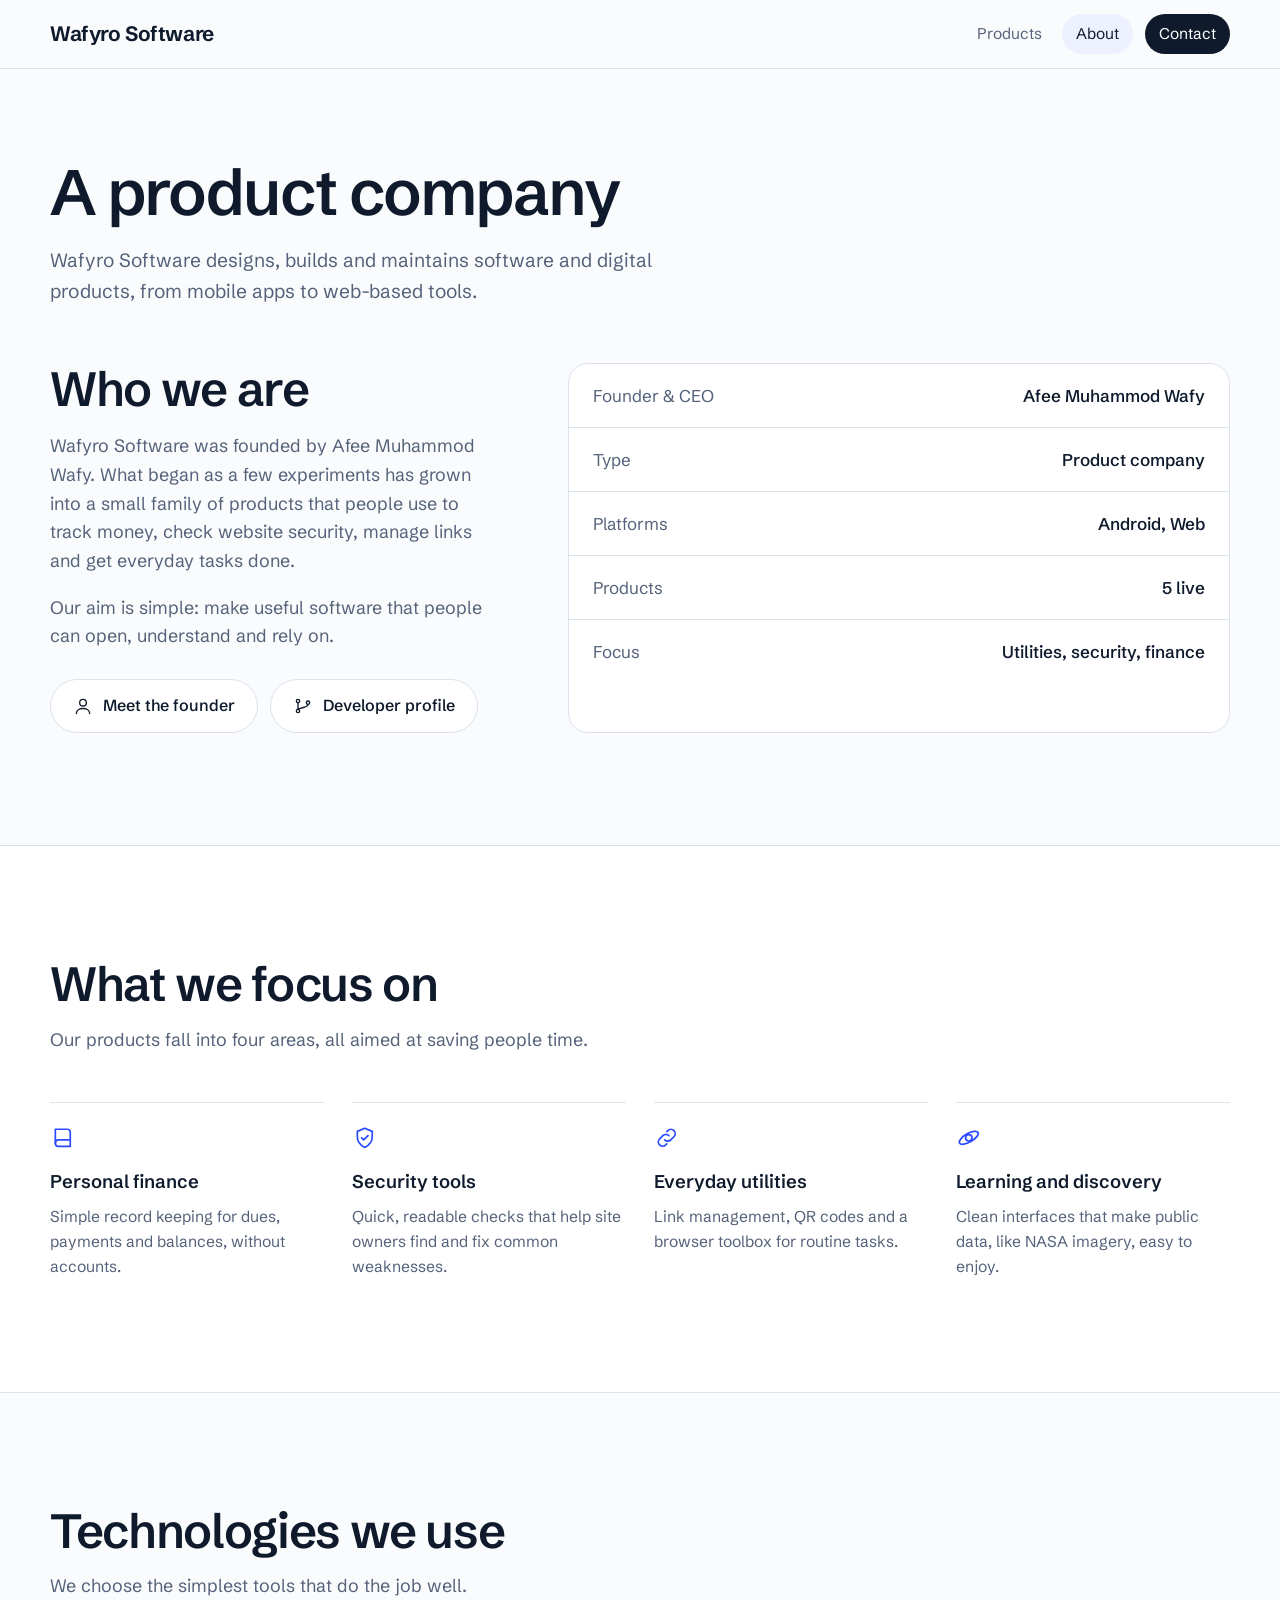
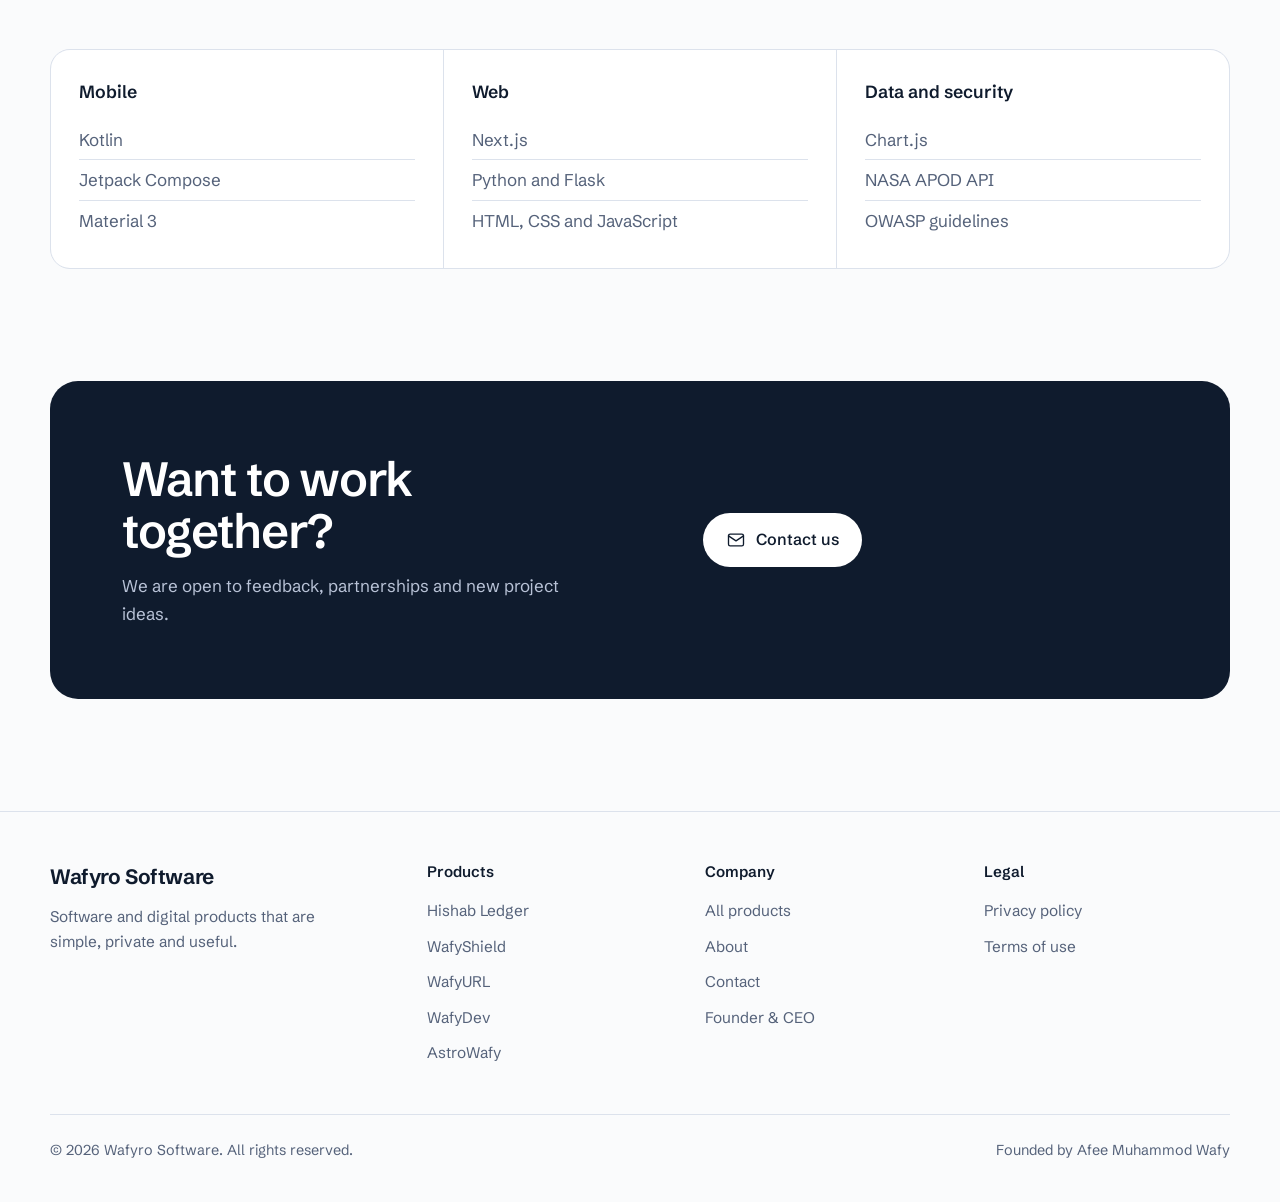
==== commit d073f979: "Add files via upload" ====
--- a/about/index.html
+++ b/about/index.html
@@ -3,29 +3,29 @@
 <head>
   <meta charset="UTF-8">
   <meta name="viewport" content="width=device-width, initial-scale=1.0">
-  <title>About — Wafyra</title>
-  <meta name="description" content="Wafyra is a product company building useful software and digital products founded by Afee Muhammod Wafy, building apps and web tools for everyday use.">
+  <title>About — Wafyro Software</title>
+  <meta name="description" content="Wafyro Software is a product company building useful software and digital products founded by Afee Muhammod Wafy, building apps and web tools for everyday use.">
   <meta name="author" content="Afee Muhammod Wafy">
   <meta name="creator" content="Afee Muhammod Wafy">
-  <meta name="publisher" content="Wafyra">
+  <meta name="publisher" content="Wafyro Software">
   <link rel="icon" type="image/webp" href="../assets/favicon.webp">
   <link rel="apple-touch-icon" href="../assets/favicon.webp">
   <meta name="robots" content="index, follow, max-image-preview:large">
   <meta name="theme-color" content="#FAFBFC">
-  <meta name="application-name" content="Wafyra">
+  <meta name="application-name" content="Wafyro Software">
   <link rel="canonical" href="https://amwafy.xyz/about/">
 
   <meta property="og:type" content="website">
   <meta property="og:url" content="https://amwafy.xyz/about/">
-  <meta property="og:title" content="About — Wafyra">
-  <meta property="og:description" content="Wafyra is a product company building useful software and digital products founded by Afee Muhammod Wafy, building apps and web tools for everyday use.">
-  <meta property="og:site_name" content="Wafyra">
+  <meta property="og:title" content="About — Wafyro Software">
+  <meta property="og:description" content="Wafyro Software is a product company building useful software and digital products founded by Afee Muhammod Wafy, building apps and web tools for everyday use.">
+  <meta property="og:site_name" content="Wafyro Software">
   <meta property="og:locale" content="en_US">
   <meta property="og:image" content="https://amwafy.xyz/assets/favicon.webp">
 
   <meta name="twitter:card" content="summary">
-  <meta name="twitter:title" content="About — Wafyra">
-  <meta name="twitter:description" content="Wafyra is a product company building useful software and digital products founded by Afee Muhammod Wafy, building apps and web tools for everyday use.">
+  <meta name="twitter:title" content="About — Wafyro Software">
+  <meta name="twitter:description" content="Wafyro Software is a product company building useful software and digital products founded by Afee Muhammod Wafy, building apps and web tools for everyday use.">
   <meta name="twitter:image" content="https://amwafy.xyz/assets/favicon.webp">
 
   <script type="application/ld+json">
@@ -48,7 +48,7 @@
     {
       "@type": "Organization",
       "@id": "https://amwafy.xyz/#organization",
-      "name": "Wafyra",
+      "name": "Wafyro Software",
       "url": "https://amwafy.xyz/",
       "logo": "https://amwafy.xyz/assets/favicon.webp",
       "description": "A product company building useful software and digital products.",
@@ -60,7 +60,7 @@
       "@type": "WebSite",
       "@id": "https://amwafy.xyz/#website",
       "url": "https://amwafy.xyz/",
-      "name": "Wafyra",
+      "name": "Wafyro Software",
       "description": "A product company building useful software and digital products.",
       "publisher": {
         "@id": "https://amwafy.xyz/#organization"
@@ -73,7 +73,7 @@
       "@type": "AboutPage",
       "@id": "https://amwafy.xyz/about/#webpage",
       "url": "https://amwafy.xyz/about/",
-      "name": "About — Wafyra",
+      "name": "About — Wafyro Software",
       "isPartOf": {
         "@id": "https://amwafy.xyz/#website"
       },
@@ -142,7 +142,7 @@
 <a class="skip" href="#main">Skip to content</a>
 <header class="site-header">
   <div class="wrap nav">
-    <a href="../" class="brand" aria-label="Wafyra home">Wafyra</a>
+    <a href="../" class="brand" aria-label="Wafyro Software home">Wafyro Software</a>
     <button class="menu-btn" id="menuBtn" aria-label="Open menu" aria-expanded="false" aria-controls="navLinks">
       <svg class="ic" aria-hidden="true"><use href="#i-menu"/></svg>
     </button>
@@ -158,7 +158,7 @@
   <section class="page-head">
     <div class="wrap">
       <h1>A product company</h1>
-      <p>Wafyra designs, builds and maintains software and digital products, from mobile apps to web-based tools.</p>
+      <p>Wafyro Software designs, builds and maintains software and digital products, from mobile apps to web-based tools.</p>
     </div>
   </section>
 
@@ -166,7 +166,7 @@
     <div class="wrap split">
       <div class="about-text">
         <h2>Who we are</h2>
-        <p>Wafyra was founded by Afee Muhammod Wafy. What began as a few experiments has grown into a small family of products that people use to track money, check website security, manage links and get everyday tasks done.</p>
+        <p>Wafyro Software was founded by Afee Muhammod Wafy. What began as a few experiments has grown into a small family of products that people use to track money, check website security, manage links and get everyday tasks done.</p>
         <p>Our aim is simple: make useful software that people can open, understand and rely on.</p>
         <div class="links">
           <a class="btn btn-ghost" href="https://afeemuhammodwafy.com/" rel="noopener"><svg class="ic" aria-hidden="true"><use href="#i-user"/></svg> Meet the founder</a>
@@ -259,7 +259,7 @@
   <div class="wrap">
     <div class="foot">
       <div>
-        <a href="../" class="brand">Wafyra</a>
+        <a href="../" class="brand">Wafyro Software</a>
         <p>Software and digital products that are simple, private and useful.</p>
       </div>
       <div>
@@ -290,7 +290,7 @@
       </div>
     </div>
     <div class="copy">
-      <span>&copy; <span id="year">2026</span> Wafyra. All rights reserved.</span>
+      <span>&copy; <span id="year">2026</span> Wafyro Software. All rights reserved.</span>
       <span>Founded by Afee Muhammod Wafy</span>
     </div>
   </div>
